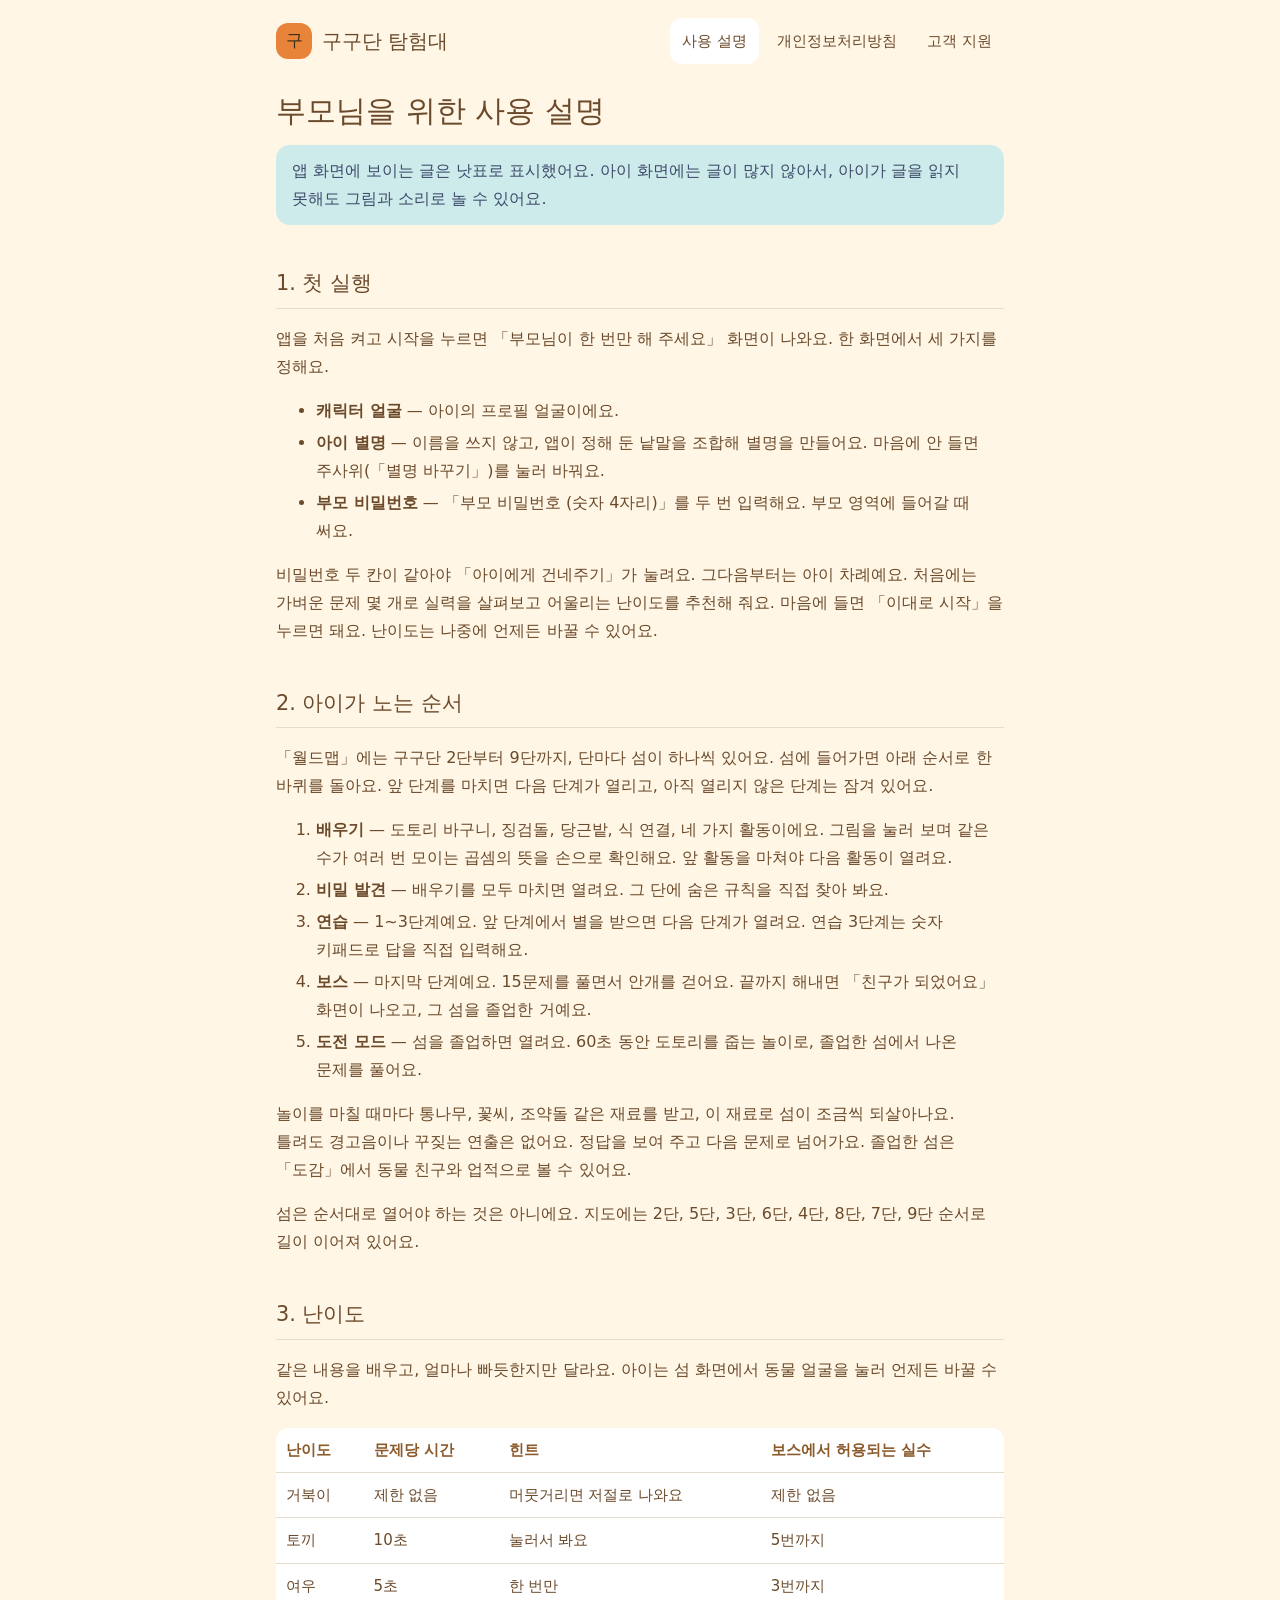
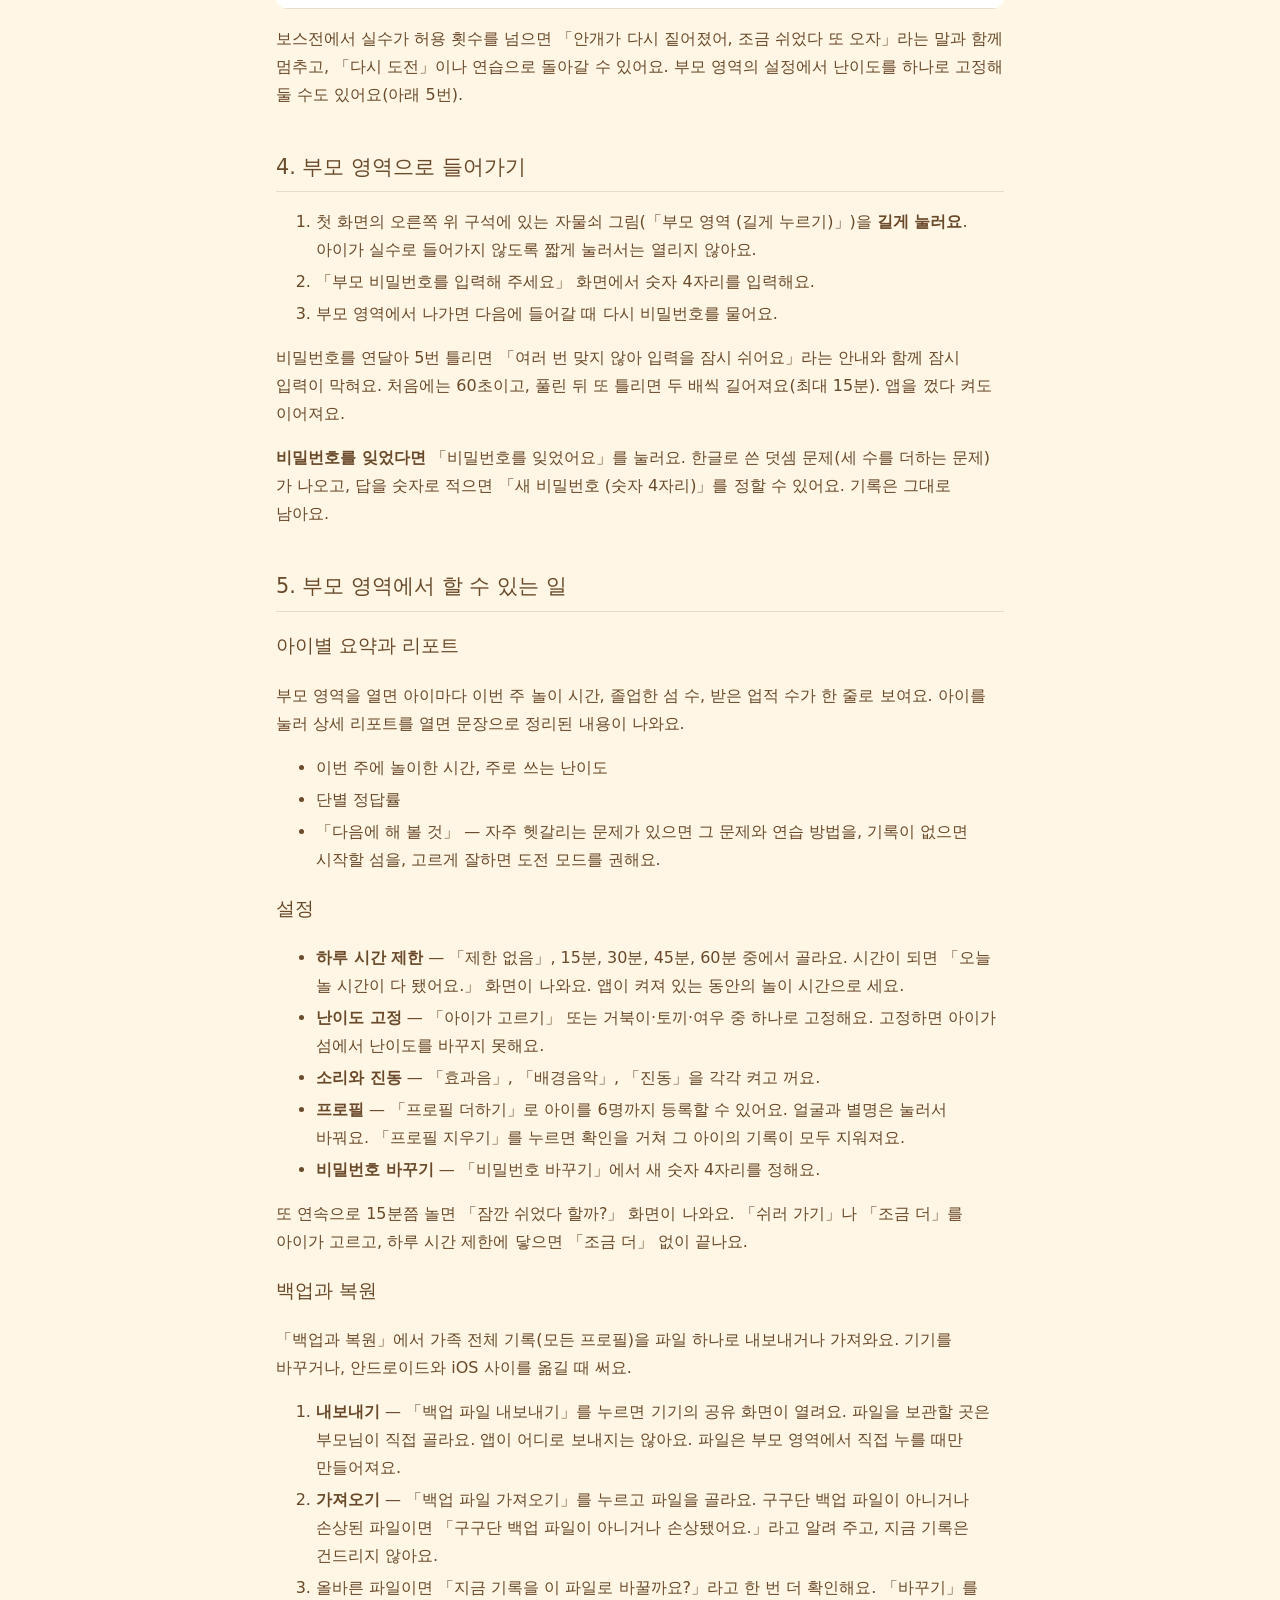
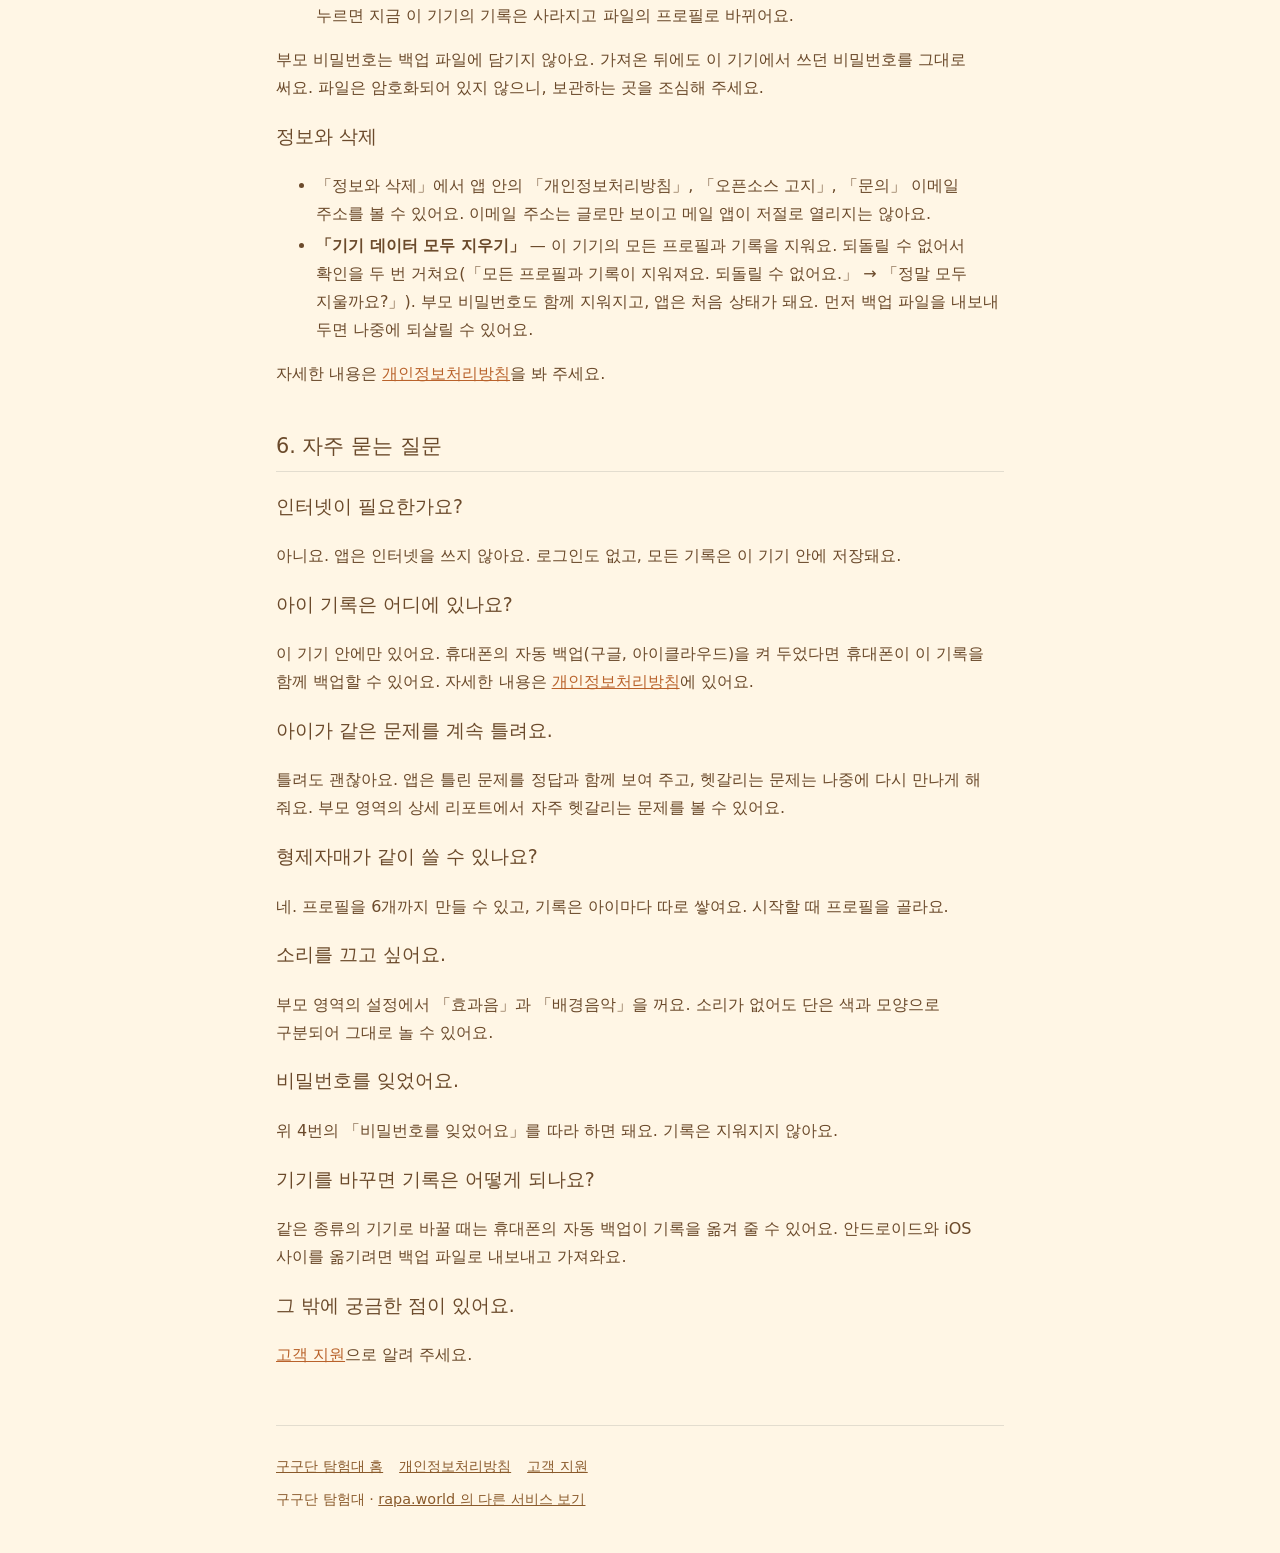
==== manual.html @ 05515408 "사용 설명 페이지 추가, 내비 갱신 Co-Authored-By: Claude Sonnet 5.5 <noreply@anthropic.com>" ====
<!doctype html>
<html lang="ko">
<head>
<meta charset="utf-8">
<meta name="viewport" content="width=device-width, initial-scale=1">
<title>부모님을 위한 사용 설명 - 구구단 탐험대</title>
<meta name="description" content="구구단 탐험대 사용 설명. 첫 실행, 부모 비밀번호, 섬 한 바퀴의 흐름, 난이도, 부모 영역의 리포트·설정·백업·삭제를 안내해요.">
<link rel="canonical" href="https://gugudan.rapa.world/manual.html">
<link rel="stylesheet" href="site.css">
</head>
<body>
<div class="wrap narrow">
  <header class="top">
    <a class="brand" href="./"><span class="mark" aria-hidden="true">구</span>구구단 탐험대</a>
    <nav><a href="manual.html" aria-current="page">사용 설명</a><a href="privacy.html">개인정보처리방침</a><a href="support.html">고객 지원</a></nav>
  </header>
  <main class="doc">
    <h1>부모님을 위한 사용 설명</h1>
    <div class="note">앱 화면에 보이는 글은 낫표로 표시했어요. 아이 화면에는 글이 많지 않아서, 아이가 글을 읽지 못해도 그림과 소리로 놀 수 있어요.</div>

    <h2>1. 첫 실행</h2>
    <p>앱을 처음 켜고 시작을 누르면 「부모님이 한 번만 해 주세요」 화면이 나와요. 한 화면에서 세 가지를 정해요.</p>
    <ul>
      <li><b>캐릭터 얼굴</b> — 아이의 프로필 얼굴이에요.</li>
      <li><b>아이 별명</b> — 이름을 쓰지 않고, 앱이 정해 둔 낱말을 조합해 별명을 만들어요. 마음에 안 들면 주사위(「별명 바꾸기」)를 눌러 바꿔요.</li>
      <li><b>부모 비밀번호</b> — 「부모 비밀번호 (숫자 4자리)」를 두 번 입력해요. 부모 영역에 들어갈 때 써요.</li>
    </ul>
    <p>비밀번호 두 칸이 같아야 「아이에게 건네주기」가 눌려요. 그다음부터는 아이 차례예요. 처음에는 가벼운 문제 몇 개로 실력을 살펴보고 어울리는 난이도를 추천해 줘요. 마음에 들면 「이대로 시작」을 누르면 돼요. 난이도는 나중에 언제든 바꿀 수 있어요.</p>

    <h2>2. 아이가 노는 순서</h2>
    <p>「월드맵」에는 구구단 2단부터 9단까지, 단마다 섬이 하나씩 있어요. 섬에 들어가면 아래 순서로 한 바퀴를 돌아요. 앞 단계를 마치면 다음 단계가 열리고, 아직 열리지 않은 단계는 잠겨 있어요.</p>
    <ol>
      <li><b>배우기</b> — 도토리 바구니, 징검돌, 당근밭, 식 연결, 네 가지 활동이에요. 그림을 눌러 보며 같은 수가 여러 번 모이는 곱셈의 뜻을 손으로 확인해요. 앞 활동을 마쳐야 다음 활동이 열려요.</li>
      <li><b>비밀 발견</b> — 배우기를 모두 마치면 열려요. 그 단에 숨은 규칙을 직접 찾아 봐요.</li>
      <li><b>연습</b> — 1~3단계예요. 앞 단계에서 별을 받으면 다음 단계가 열려요. 연습 3단계는 숫자 키패드로 답을 직접 입력해요.</li>
      <li><b>보스</b> — 마지막 단계예요. 15문제를 풀면서 안개를 걷어요. 끝까지 해내면 「친구가 되었어요」 화면이 나오고, 그 섬을 졸업한 거예요.</li>
      <li><b>도전 모드</b> — 섬을 졸업하면 열려요. 60초 동안 도토리를 줍는 놀이로, 졸업한 섬에서 나온 문제를 풀어요.</li>
    </ol>
    <p>놀이를 마칠 때마다 통나무, 꽃씨, 조약돌 같은 재료를 받고, 이 재료로 섬이 조금씩 되살아나요. 틀려도 경고음이나 꾸짖는 연출은 없어요. 정답을 보여 주고 다음 문제로 넘어가요. 졸업한 섬은 「도감」에서 동물 친구와 업적으로 볼 수 있어요.</p>
    <p>섬은 순서대로 열어야 하는 것은 아니에요. 지도에는 2단, 5단, 3단, 6단, 4단, 8단, 7단, 9단 순서로 길이 이어져 있어요.</p>

    <h2>3. 난이도</h2>
    <p>같은 내용을 배우고, 얼마나 빠듯한지만 달라요. 아이는 섬 화면에서 동물 얼굴을 눌러 언제든 바꿀 수 있어요.</p>
    <table class="plain">
      <thead><tr><th>난이도</th><th>문제당 시간</th><th>힌트</th><th>보스에서 허용되는 실수</th></tr></thead>
      <tbody>
        <tr><td>거북이</td><td>제한 없음</td><td>머뭇거리면 저절로 나와요</td><td>제한 없음</td></tr>
        <tr><td>토끼</td><td>10초</td><td>눌러서 봐요</td><td>5번까지</td></tr>
        <tr><td>여우</td><td>5초</td><td>한 번만</td><td>3번까지</td></tr>
      </tbody>
    </table>
    <p>보스전에서 실수가 허용 횟수를 넘으면 「안개가 다시 짙어졌어, 조금 쉬었다 또 오자」라는 말과 함께 멈추고, 「다시 도전」이나 연습으로 돌아갈 수 있어요. 부모 영역의 설정에서 난이도를 하나로 고정해 둘 수도 있어요(아래 5번).</p>

    <h2>4. 부모 영역으로 들어가기</h2>
    <ol>
      <li>첫 화면의 오른쪽 위 구석에 있는 자물쇠 그림(「부모 영역 (길게 누르기)」)을 <b>길게 눌러요</b>. 아이가 실수로 들어가지 않도록 짧게 눌러서는 열리지 않아요.</li>
      <li>「부모 비밀번호를 입력해 주세요」 화면에서 숫자 4자리를 입력해요.</li>
      <li>부모 영역에서 나가면 다음에 들어갈 때 다시 비밀번호를 물어요.</li>
    </ol>
    <p>비밀번호를 연달아 5번 틀리면 「여러 번 맞지 않아 입력을 잠시 쉬어요」라는 안내와 함께 잠시 입력이 막혀요. 처음에는 60초이고, 풀린 뒤 또 틀리면 두 배씩 길어져요(최대 15분). 앱을 껐다 켜도 이어져요.</p>
    <p><b>비밀번호를 잊었다면</b> 「비밀번호를 잊었어요」를 눌러요. 한글로 쓴 덧셈 문제(세 수를 더하는 문제)가 나오고, 답을 숫자로 적으면 「새 비밀번호 (숫자 4자리)」를 정할 수 있어요. 기록은 그대로 남아요.</p>

    <h2>5. 부모 영역에서 할 수 있는 일</h2>
    <h3>아이별 요약과 리포트</h3>
    <p>부모 영역을 열면 아이마다 이번 주 놀이 시간, 졸업한 섬 수, 받은 업적 수가 한 줄로 보여요. 아이를 눌러 상세 리포트를 열면 문장으로 정리된 내용이 나와요.</p>
    <ul>
      <li>이번 주에 놀이한 시간, 주로 쓰는 난이도</li>
      <li>단별 정답률</li>
      <li>「다음에 해 볼 것」 — 자주 헷갈리는 문제가 있으면 그 문제와 연습 방법을, 기록이 없으면 시작할 섬을, 고르게 잘하면 도전 모드를 권해요.</li>
    </ul>

    <h3>설정</h3>
    <ul>
      <li><b>하루 시간 제한</b> — 「제한 없음」, 15분, 30분, 45분, 60분 중에서 골라요. 시간이 되면 「오늘 놀 시간이 다 됐어요.」 화면이 나와요. 앱이 켜져 있는 동안의 놀이 시간으로 세요.</li>
      <li><b>난이도 고정</b> — 「아이가 고르기」 또는 거북이·토끼·여우 중 하나로 고정해요. 고정하면 아이가 섬에서 난이도를 바꾸지 못해요.</li>
      <li><b>소리와 진동</b> — 「효과음」, 「배경음악」, 「진동」을 각각 켜고 꺼요.</li>
      <li><b>프로필</b> — 「프로필 더하기」로 아이를 6명까지 등록할 수 있어요. 얼굴과 별명은 눌러서 바꿔요. 「프로필 지우기」를 누르면 확인을 거쳐 그 아이의 기록이 모두 지워져요.</li>
      <li><b>비밀번호 바꾸기</b> — 「비밀번호 바꾸기」에서 새 숫자 4자리를 정해요.</li>
    </ul>
    <p>또 연속으로 15분쯤 놀면 「잠깐 쉬었다 할까?」 화면이 나와요. 「쉬러 가기」나 「조금 더」를 아이가 고르고, 하루 시간 제한에 닿으면 「조금 더」 없이 끝나요.</p>

    <h3>백업과 복원</h3>
    <p>「백업과 복원」에서 가족 전체 기록(모든 프로필)을 파일 하나로 내보내거나 가져와요. 기기를 바꾸거나, 안드로이드와 iOS 사이를 옮길 때 써요.</p>
    <ol>
      <li><b>내보내기</b> — 「백업 파일 내보내기」를 누르면 기기의 공유 화면이 열려요. 파일을 보관할 곳은 부모님이 직접 골라요. 앱이 어디로 보내지는 않아요. 파일은 부모 영역에서 직접 누를 때만 만들어져요.</li>
      <li><b>가져오기</b> — 「백업 파일 가져오기」를 누르고 파일을 골라요. 구구단 백업 파일이 아니거나 손상된 파일이면 「구구단 백업 파일이 아니거나 손상됐어요.」라고 알려 주고, 지금 기록은 건드리지 않아요.</li>
      <li>올바른 파일이면 「지금 기록을 이 파일로 바꿀까요?」라고 한 번 더 확인해요. 「바꾸기」를 누르면 지금 이 기기의 기록은 사라지고 파일의 프로필로 바뀌어요.</li>
    </ol>
    <p>부모 비밀번호는 백업 파일에 담기지 않아요. 가져온 뒤에도 이 기기에서 쓰던 비밀번호를 그대로 써요. 파일은 암호화되어 있지 않으니, 보관하는 곳을 조심해 주세요.</p>

    <h3>정보와 삭제</h3>
    <ul>
      <li>「정보와 삭제」에서 앱 안의 「개인정보처리방침」, 「오픈소스 고지」, 「문의」 이메일 주소를 볼 수 있어요. 이메일 주소는 글로만 보이고 메일 앱이 저절로 열리지는 않아요.</li>
      <li><b>「기기 데이터 모두 지우기」</b> — 이 기기의 모든 프로필과 기록을 지워요. 되돌릴 수 없어서 확인을 두 번 거쳐요(「모든 프로필과 기록이 지워져요. 되돌릴 수 없어요.」 → 「정말 모두 지울까요?」). 부모 비밀번호도 함께 지워지고, 앱은 처음 상태가 돼요. 먼저 백업 파일을 내보내 두면 나중에 되살릴 수 있어요.</li>
    </ul>
    <p>자세한 내용은 <a href="privacy.html">개인정보처리방침</a>을 봐 주세요.</p>

    <h2>6. 자주 묻는 질문</h2>
    <h3>인터넷이 필요한가요?</h3>
    <p>아니요. 앱은 인터넷을 쓰지 않아요. 로그인도 없고, 모든 기록은 이 기기 안에 저장돼요.</p>
    <h3>아이 기록은 어디에 있나요?</h3>
    <p>이 기기 안에만 있어요. 휴대폰의 자동 백업(구글, 아이클라우드)을 켜 두었다면 휴대폰이 이 기록을 함께 백업할 수 있어요. 자세한 내용은 <a href="privacy.html">개인정보처리방침</a>에 있어요.</p>
    <h3>아이가 같은 문제를 계속 틀려요.</h3>
    <p>틀려도 괜찮아요. 앱은 틀린 문제를 정답과 함께 보여 주고, 헷갈리는 문제는 나중에 다시 만나게 해 줘요. 부모 영역의 상세 리포트에서 자주 헷갈리는 문제를 볼 수 있어요.</p>
    <h3>형제자매가 같이 쓸 수 있나요?</h3>
    <p>네. 프로필을 6개까지 만들 수 있고, 기록은 아이마다 따로 쌓여요. 시작할 때 프로필을 골라요.</p>
    <h3>소리를 끄고 싶어요.</h3>
    <p>부모 영역의 설정에서 「효과음」과 「배경음악」을 꺼요. 소리가 없어도 단은 색과 모양으로 구분되어 그대로 놀 수 있어요.</p>
    <h3>비밀번호를 잊었어요.</h3>
    <p>위 4번의 「비밀번호를 잊었어요」를 따라 하면 돼요. 기록은 지워지지 않아요.</p>
    <h3>기기를 바꾸면 기록은 어떻게 되나요?</h3>
    <p>같은 종류의 기기로 바꿀 때는 휴대폰의 자동 백업이 기록을 옮겨 줄 수 있어요. 안드로이드와 iOS 사이를 옮기려면 백업 파일로 내보내고 가져와요.</p>
    <h3>그 밖에 궁금한 점이 있어요.</h3>
    <p><a href="support.html">고객 지원</a>으로 알려 주세요.</p>
  </main>
  <footer class="site">
    <div class="links"><a href="./">구구단 탐험대 홈</a><a href="privacy.html">개인정보처리방침</a><a href="support.html">고객 지원</a></div>
    구구단 탐험대 · <a href="https://rapa.world/">rapa.world 의 다른 서비스 보기</a>
  </footer>
</div>
</body>
</html>
---- site.css ----
/* 구구단 탐험대 사이트 — 색은 앱 토큰(lib/theme/tokens.dart AppColors, 스타일 바이블 2장)을 CSS 변수로 옮긴 것.
   출처: paper=#FFF6E5 ink=#6B4A2B inkSoft=#8A5A2B accent=#E8833A accentEdge=#B9622B sea=#CDEBEA
         paperDeep=#F7E8C8 locked=#E3DDCF night=#3E4A6B, 단별 8색(AppColors.dan).
   다크 모드 값은 토큰에 없다 — night(#3E4A6B)에서 어둡게 파생한 사이트 전용 값. */
:root {
  --bg: #FFF6E5;          /* AppColors.paper */
  --card: #FFFFFF;        /* AppColors.parentSurface */
  --card-warm: #F7E8C8;   /* AppColors.paperDeep */
  --ink: #6B4A2B;         /* AppColors.ink */
  --sub: #8A5A2B;         /* AppColors.inkSoft */
  --border: #E3DDCF;      /* AppColors.locked */
  --accent: #E8833A;      /* AppColors.accent */
  --link: #B9622B;        /* AppColors.accentEdge — 글자색으로 쓸 때 대비 확보 */
  --on-accent: #FFF6E5;   /* AppColors.onAccent */
  --note-bg: #CDEBEA;     /* AppColors.sea */
  --note-ink: #3E4A6B;    /* AppColors.night */
  --d2: #8EC9E8; --d3: #9CCB6B; --d4: #F5B83D; --d5: #F0A060;
  --d6: #E8B84A; --d7: #E06A5A; --d8: #A98BD6; --d9: #6A7FC0;   /* AppColors.dan 2~9 */
  color-scheme: light dark;
}
@media (prefers-color-scheme: dark) {
  :root { --bg: #1E2233; --card: #272C42; --card-warm: #2E3450; --ink: #F3E6CF; --sub: #D2BE9F;
          --border: #3E4A6B; --link: #F0A060; --note-bg: #2E3F54; --note-ink: #CDEBEA; }
}
* { box-sizing: border-box; }
html { -webkit-text-size-adjust: 100%; }
body { margin: 0; background: var(--bg); color: var(--ink);
       font-family: system-ui, -apple-system, "Apple SD Gothic Neo", "Malgun Gothic", "Noto Sans KR", sans-serif;
       line-height: 1.75; word-break: keep-all; overflow-wrap: anywhere; }
h1, h2, h3, .brand { font-family: system-ui, -apple-system, "Apple SD Gothic Neo", "Malgun Gothic", sans-serif; font-weight: 400; }
a { color: var(--link); }
.wrap { max-width: 1040px; margin: 0 auto; padding: 0 16px; }
.narrow { max-width: 760px; }

/* 머리·바닥 */
.top { display: flex; align-items: center; justify-content: space-between; gap: 12px; padding: 18px 0; }
.brand { display: flex; align-items: center; gap: 10px; font-size: 1.25rem; color: var(--ink); text-decoration: none; }
.brand .mark { width: 36px; height: 36px; border-radius: 12px; background: var(--accent); color: #3B2A18;
               display: grid; place-items: center; font-size: 1.05rem; }
.top nav { display: flex; gap: 6px; flex-wrap: wrap; }
.top nav a { text-decoration: none; color: var(--ink); font-size: .94rem; padding: 10px 12px; border-radius: 12px; }
.top nav a:hover, .top nav a[aria-current] { background: var(--card); }
footer.site { margin-top: 56px; padding: 28px 0 40px; border-top: 1px solid var(--border); color: var(--sub); font-size: .9rem; }
footer.site a { color: var(--sub); }
footer.site .links { display: flex; gap: 16px; flex-wrap: wrap; margin-bottom: 8px; }

/* 랜딩 */
.hero { padding: 28px 0 24px; }
.hero h1 { font-size: clamp(2rem, 6vw, 3.1rem); line-height: 1.3; margin: 0 0 14px; }
.hero p.lead { font-size: 1.1rem; margin: 0 0 20px; max-width: 36em; }
.status { display: inline-block; padding: 8px 16px; border-radius: 999px; background: var(--card);
          border: 2px dashed var(--accent); color: var(--link); font-weight: 700; }
.pill-row { display: flex; gap: 8px; flex-wrap: wrap; margin: 0 0 22px; padding: 0; list-style: none; }
.pill-row li { background: var(--card); border: 1px solid var(--border); border-radius: 20px; padding: 4px 14px; font-size: .92rem; }
/* 단별 색 띠 — 색만이 아니라 숫자 라벨을 함께 둔다(색각 이상 대응) */
.dans { display: grid; grid-template-columns: repeat(8, 1fr); gap: 8px; margin: 8px 0 0; padding: 0; list-style: none; }
.dans li { aspect-ratio: 1; border-radius: 16px; display: grid; place-items: center; font-family: system-ui, sans-serif;
           font-size: 1.5rem; color: #3B2A18; border: 3px solid var(--ink); }
.dans li:nth-child(1) { background: var(--d2); } .dans li:nth-child(2) { background: var(--d3); }
.dans li:nth-child(3) { background: var(--d4); } .dans li:nth-child(4) { background: var(--d5); }
.dans li:nth-child(5) { background: var(--d6); } .dans li:nth-child(6) { background: var(--d7); }
.dans li:nth-child(7) { background: var(--d8); } .dans li:nth-child(8) { background: var(--d9); color: #fff; }
.cards { display: grid; grid-template-columns: repeat(3, 1fr); gap: 14px; margin: 18px 0 0; }
.card { background: var(--card); border-radius: 18px; padding: 20px; border: 1px solid var(--border); }
.card h3 { margin: 0 0 6px; font-size: 1.15rem; }
.card p { margin: 0; color: var(--sub); }
.band { background: var(--card-warm); border-radius: 24px; padding: 30px; margin: 32px 0; }
.band h2 { margin: 0 0 8px; font-size: 1.5rem; }
.band ul { margin: 0; padding-left: 20px; }
section.block { padding: 18px 0; }
section.block h2 { font-size: 1.6rem; margin: 8px 0 6px; }

/* 문서(방침·지원) */
.doc h1 { font-size: 1.9rem; margin: 8px 0 4px; line-height: 1.35; }
.doc h2 { font-size: 1.3rem; margin: 40px 0 10px; padding-bottom: 6px; border-bottom: 1px solid var(--border); }
.doc .date { color: var(--sub); font-size: .92rem; margin-bottom: 20px; }
.doc li { margin: 4px 0; }
.note { background: var(--note-bg); color: var(--note-ink); border-radius: 14px; padding: 12px 16px; margin: 14px 0; }
table { border-collapse: collapse; width: 100%; margin: 10px 0; font-size: .94rem; background: var(--card); border-radius: 12px; overflow: hidden; }
th, td { border-bottom: 1px solid var(--border); padding: 9px 10px; text-align: left; vertical-align: top; }
th { color: var(--sub); font-weight: 700; }

@media (max-width: 760px) {
  .cards { grid-template-columns: 1fr; }
  .band { padding: 22px 18px; }
  .top { flex-direction: column; align-items: flex-start; }
  .dans { grid-template-columns: repeat(4, 1fr); }
}
.cards > * { min-width: 0; }
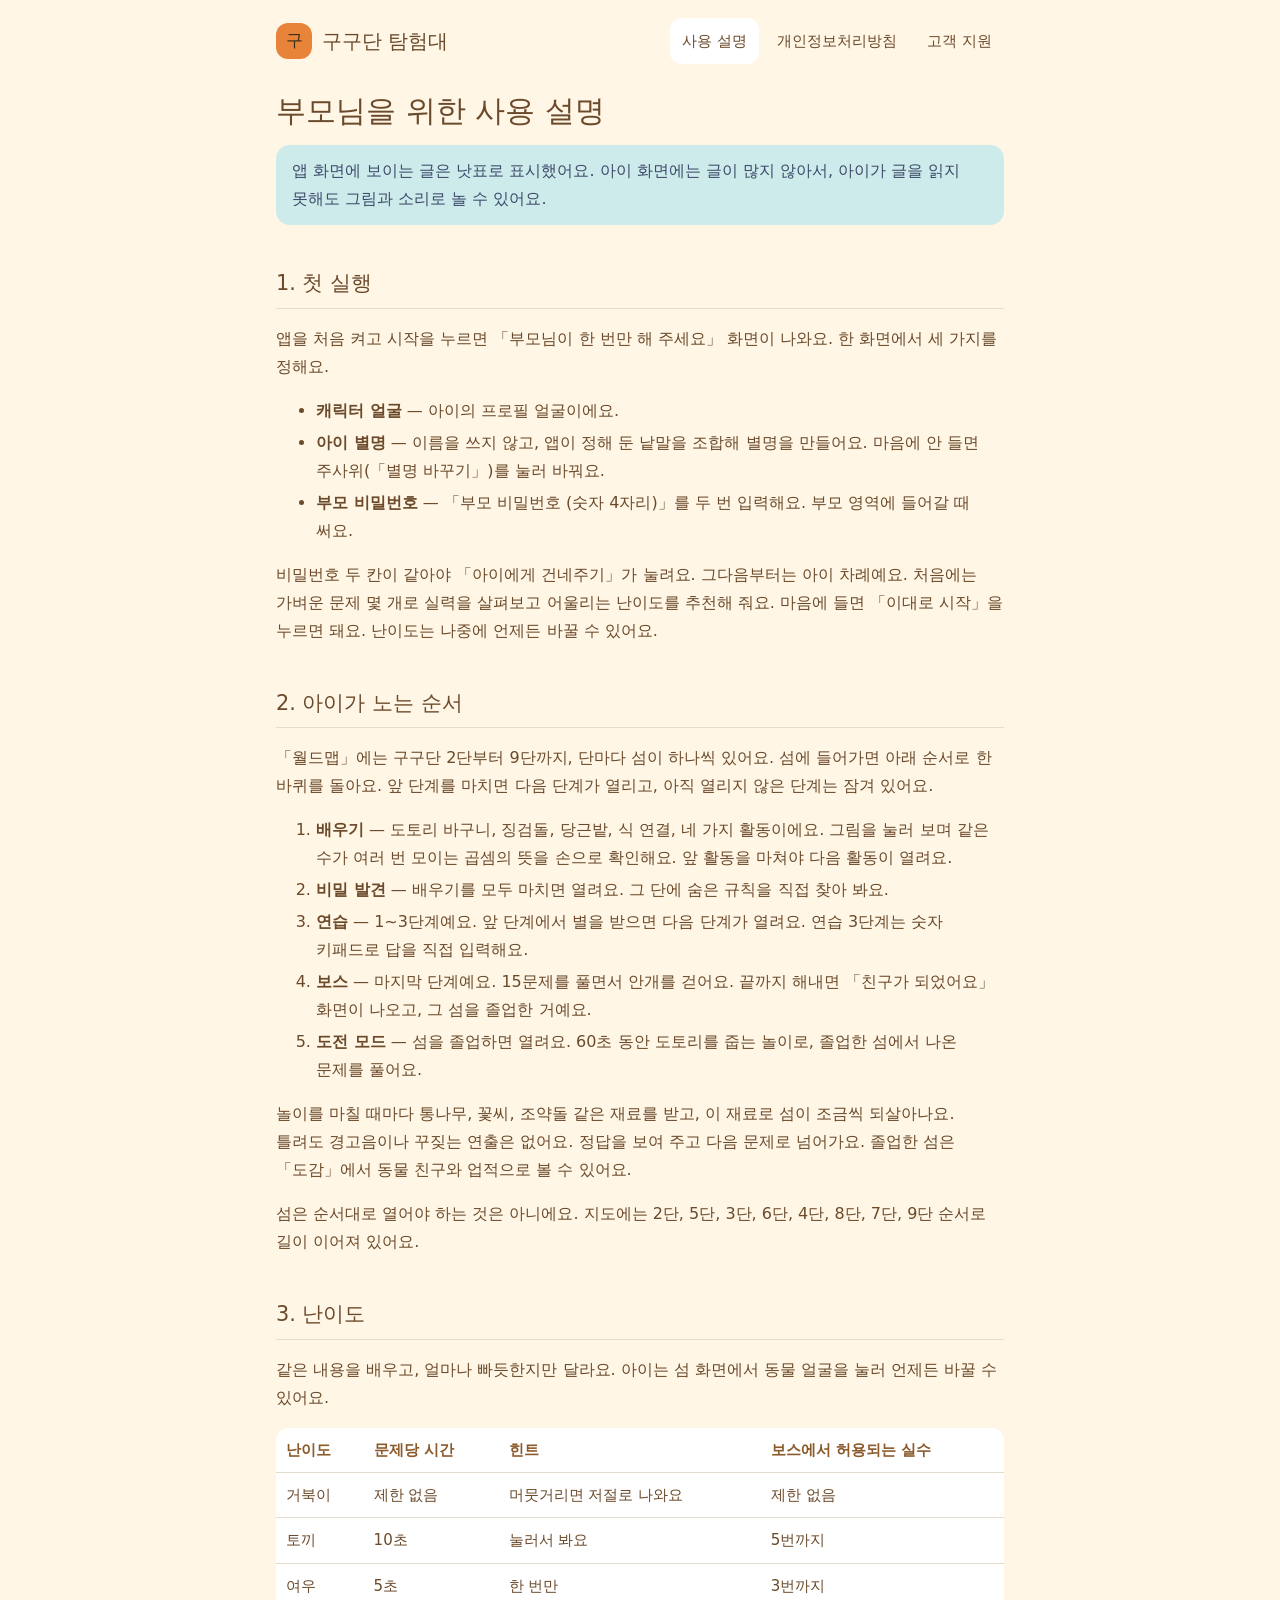
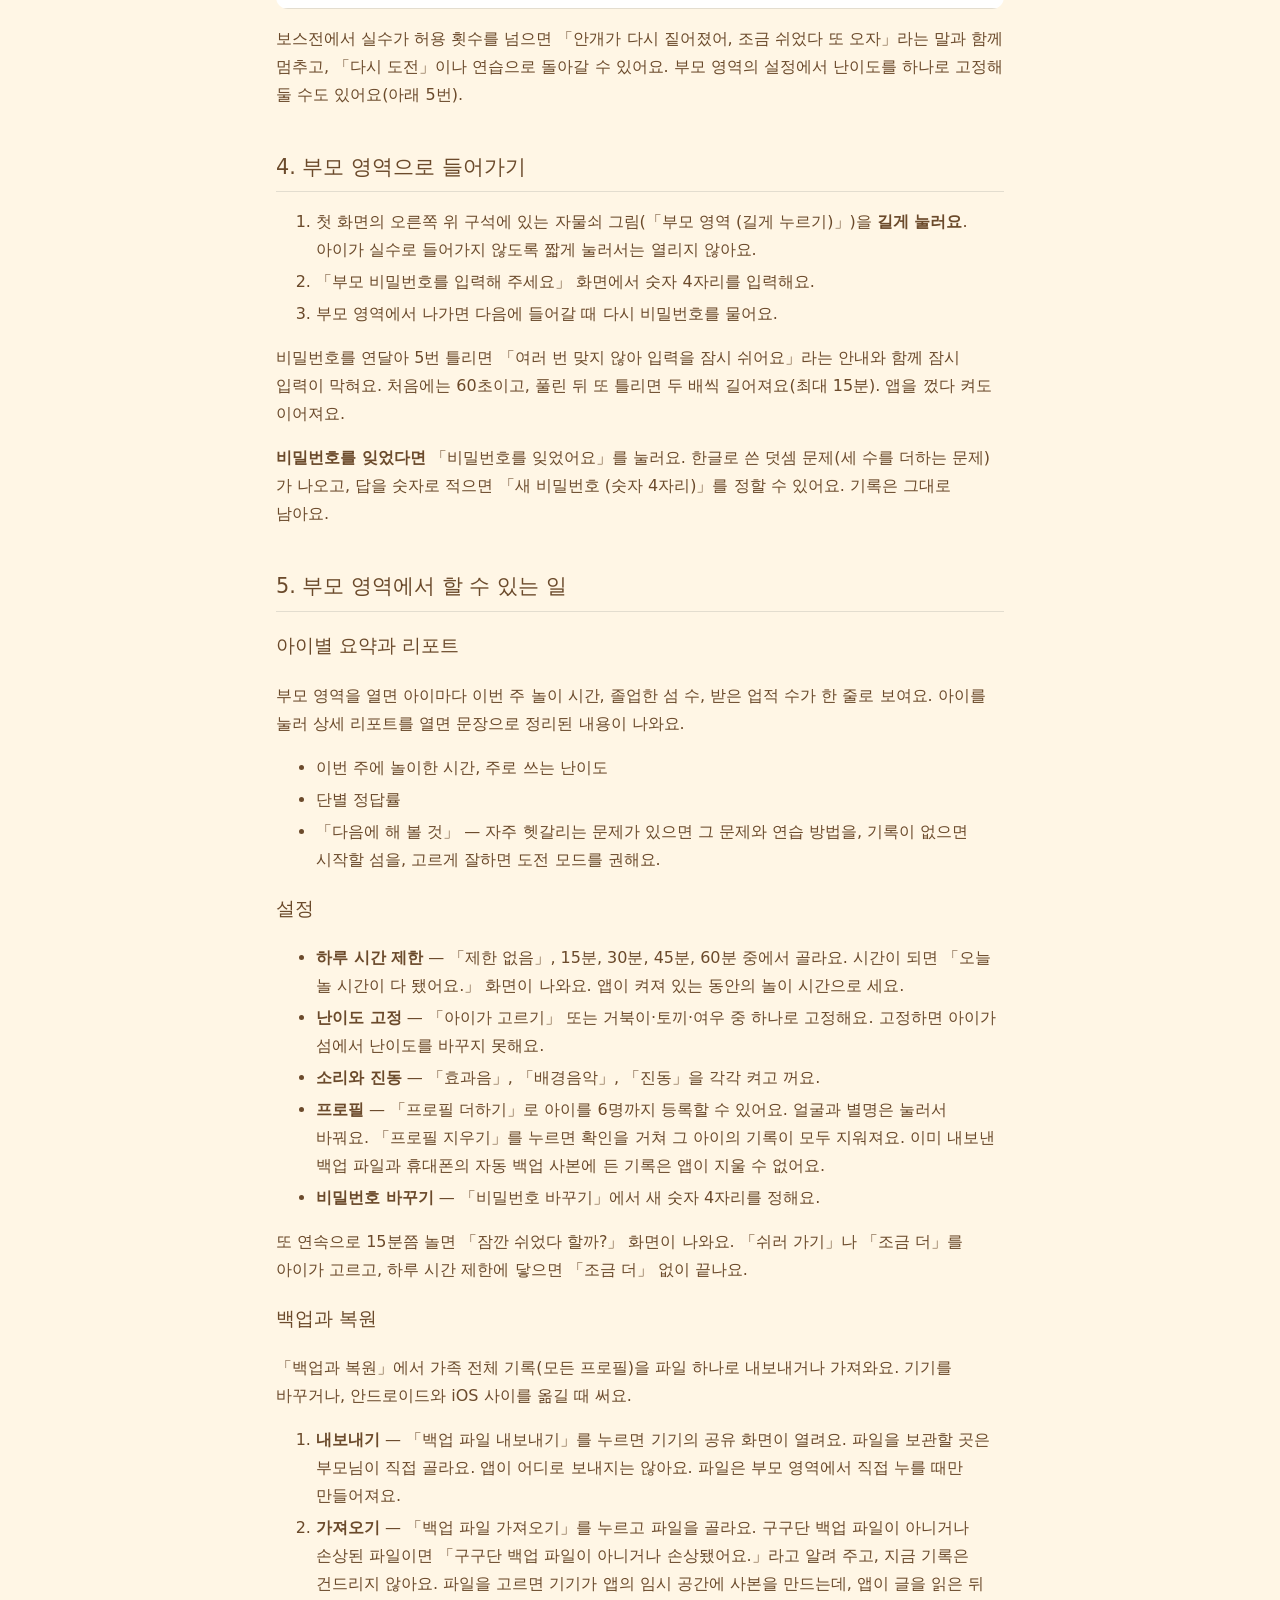
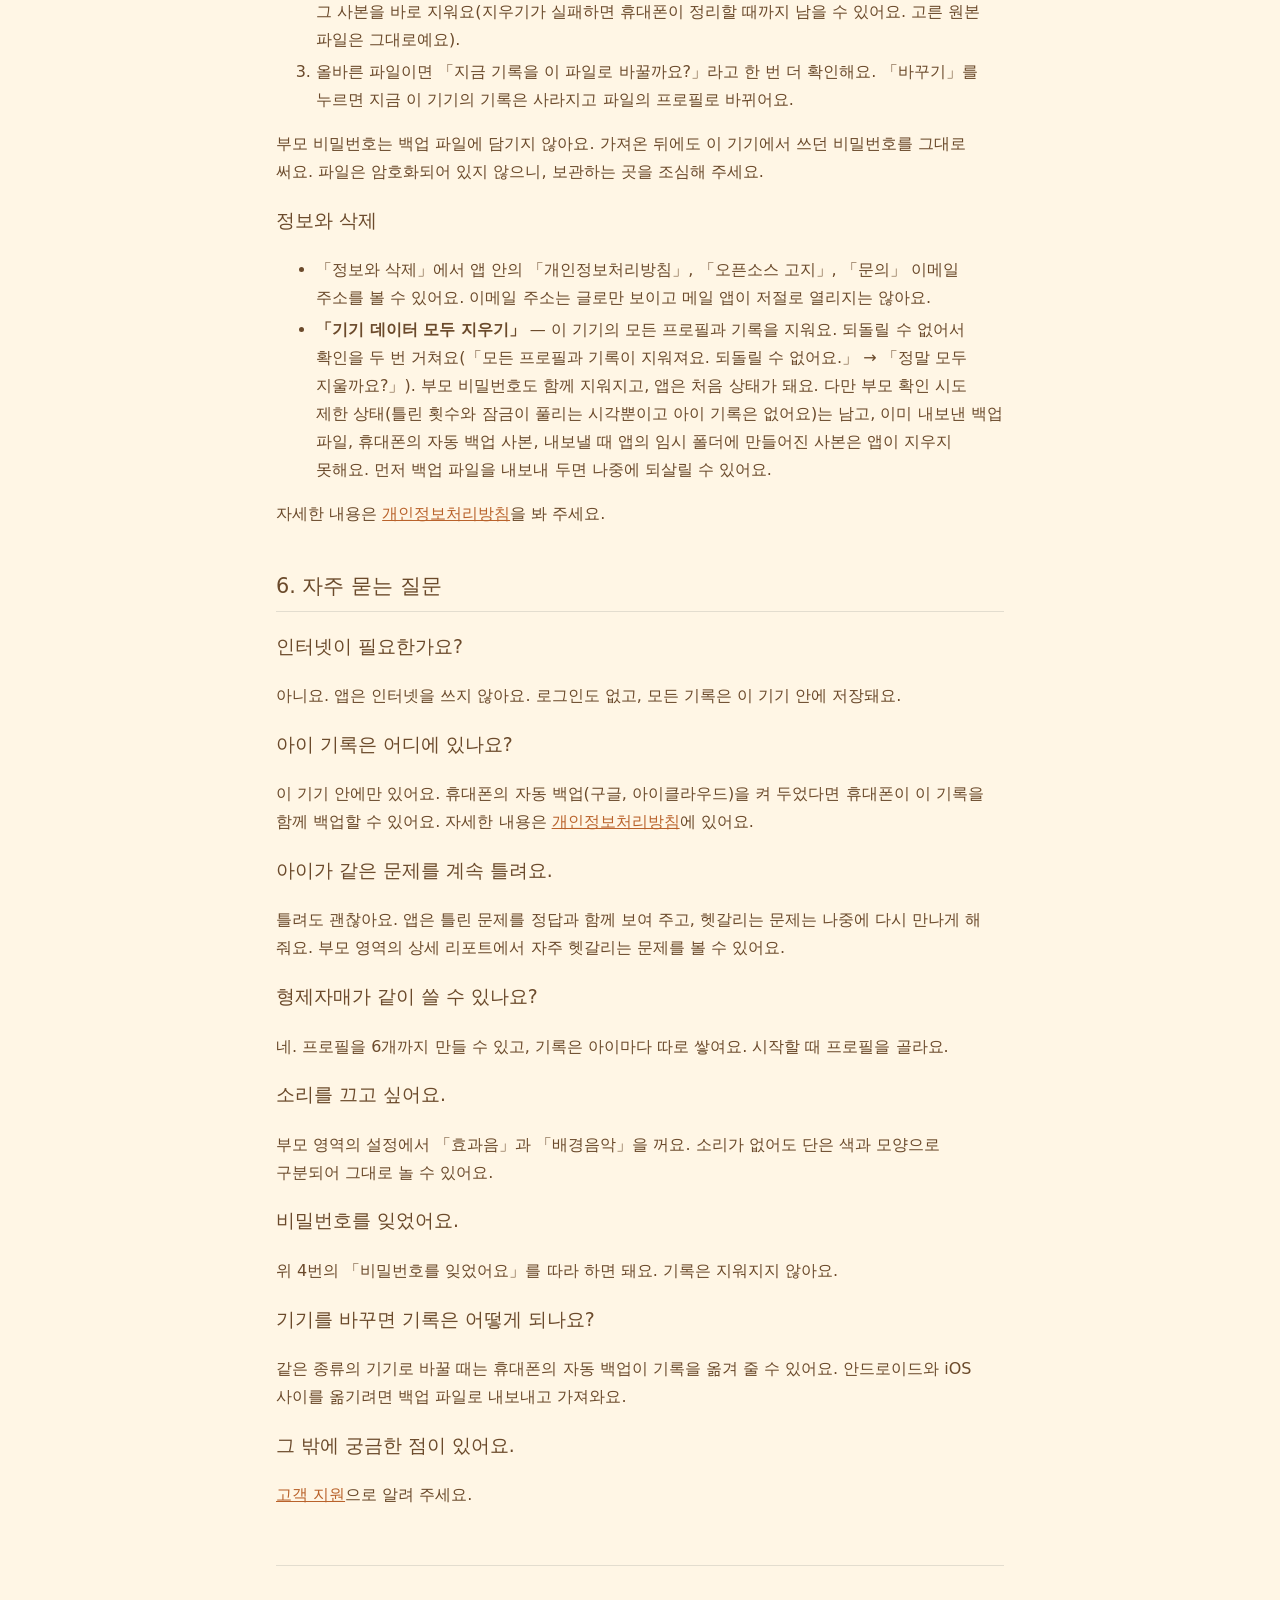
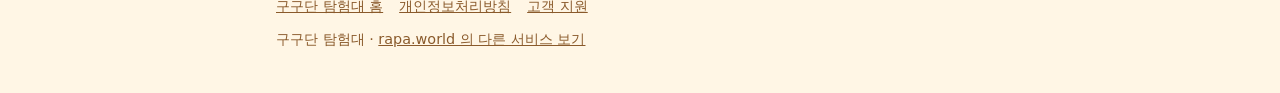
==== commit 446c3039: "방침·사용 설명 갱신: 가져온 파일 임시 사본 정리, 삭제 단서 Co-Authored-By: Claude Sonnet 5.5 <noreply@anthropic.com>" ====
--- a/manual.html
+++ b/manual.html
@@ -74,7 +74,7 @@
       <li><b>하루 시간 제한</b> — 「제한 없음」, 15분, 30분, 45분, 60분 중에서 골라요. 시간이 되면 「오늘 놀 시간이 다 됐어요.」 화면이 나와요. 앱이 켜져 있는 동안의 놀이 시간으로 세요.</li>
       <li><b>난이도 고정</b> — 「아이가 고르기」 또는 거북이·토끼·여우 중 하나로 고정해요. 고정하면 아이가 섬에서 난이도를 바꾸지 못해요.</li>
       <li><b>소리와 진동</b> — 「효과음」, 「배경음악」, 「진동」을 각각 켜고 꺼요.</li>
-      <li><b>프로필</b> — 「프로필 더하기」로 아이를 6명까지 등록할 수 있어요. 얼굴과 별명은 눌러서 바꿔요. 「프로필 지우기」를 누르면 확인을 거쳐 그 아이의 기록이 모두 지워져요.</li>
+      <li><b>프로필</b> — 「프로필 더하기」로 아이를 6명까지 등록할 수 있어요. 얼굴과 별명은 눌러서 바꿔요. 「프로필 지우기」를 누르면 확인을 거쳐 그 아이의 기록이 모두 지워져요. 이미 내보낸 백업 파일과 휴대폰의 자동 백업 사본에 든 기록은 앱이 지울 수 없어요.</li>
       <li><b>비밀번호 바꾸기</b> — 「비밀번호 바꾸기」에서 새 숫자 4자리를 정해요.</li>
     </ul>
     <p>또 연속으로 15분쯤 놀면 「잠깐 쉬었다 할까?」 화면이 나와요. 「쉬러 가기」나 「조금 더」를 아이가 고르고, 하루 시간 제한에 닿으면 「조금 더」 없이 끝나요.</p>
@@ -83,7 +83,7 @@
     <p>「백업과 복원」에서 가족 전체 기록(모든 프로필)을 파일 하나로 내보내거나 가져와요. 기기를 바꾸거나, 안드로이드와 iOS 사이를 옮길 때 써요.</p>
     <ol>
       <li><b>내보내기</b> — 「백업 파일 내보내기」를 누르면 기기의 공유 화면이 열려요. 파일을 보관할 곳은 부모님이 직접 골라요. 앱이 어디로 보내지는 않아요. 파일은 부모 영역에서 직접 누를 때만 만들어져요.</li>
-      <li><b>가져오기</b> — 「백업 파일 가져오기」를 누르고 파일을 골라요. 구구단 백업 파일이 아니거나 손상된 파일이면 「구구단 백업 파일이 아니거나 손상됐어요.」라고 알려 주고, 지금 기록은 건드리지 않아요.</li>
+      <li><b>가져오기</b> — 「백업 파일 가져오기」를 누르고 파일을 골라요. 구구단 백업 파일이 아니거나 손상된 파일이면 「구구단 백업 파일이 아니거나 손상됐어요.」라고 알려 주고, 지금 기록은 건드리지 않아요. 파일을 고르면 기기가 앱의 임시 공간에 사본을 만드는데, 앱이 글을 읽은 뒤 그 사본을 바로 지워요(지우기가 실패하면 휴대폰이 정리할 때까지 남을 수 있어요. 고른 원본 파일은 그대로예요).</li>
       <li>올바른 파일이면 「지금 기록을 이 파일로 바꿀까요?」라고 한 번 더 확인해요. 「바꾸기」를 누르면 지금 이 기기의 기록은 사라지고 파일의 프로필로 바뀌어요.</li>
     </ol>
     <p>부모 비밀번호는 백업 파일에 담기지 않아요. 가져온 뒤에도 이 기기에서 쓰던 비밀번호를 그대로 써요. 파일은 암호화되어 있지 않으니, 보관하는 곳을 조심해 주세요.</p>
@@ -91,7 +91,7 @@
     <h3>정보와 삭제</h3>
     <ul>
       <li>「정보와 삭제」에서 앱 안의 「개인정보처리방침」, 「오픈소스 고지」, 「문의」 이메일 주소를 볼 수 있어요. 이메일 주소는 글로만 보이고 메일 앱이 저절로 열리지는 않아요.</li>
-      <li><b>「기기 데이터 모두 지우기」</b> — 이 기기의 모든 프로필과 기록을 지워요. 되돌릴 수 없어서 확인을 두 번 거쳐요(「모든 프로필과 기록이 지워져요. 되돌릴 수 없어요.」 → 「정말 모두 지울까요?」). 부모 비밀번호도 함께 지워지고, 앱은 처음 상태가 돼요. 먼저 백업 파일을 내보내 두면 나중에 되살릴 수 있어요.</li>
+      <li><b>「기기 데이터 모두 지우기」</b> — 이 기기의 모든 프로필과 기록을 지워요. 되돌릴 수 없어서 확인을 두 번 거쳐요(「모든 프로필과 기록이 지워져요. 되돌릴 수 없어요.」 → 「정말 모두 지울까요?」). 부모 비밀번호도 함께 지워지고, 앱은 처음 상태가 돼요. 다만 부모 확인 시도 제한 상태(틀린 횟수와 잠금이 풀리는 시각뿐이고 아이 기록은 없어요)는 남고, 이미 내보낸 백업 파일, 휴대폰의 자동 백업 사본, 내보낼 때 앱의 임시 폴더에 만들어진 사본은 앱이 지우지 못해요. 먼저 백업 파일을 내보내 두면 나중에 되살릴 수 있어요.</li>
     </ul>
     <p>자세한 내용은 <a href="privacy.html">개인정보처리방침</a>을 봐 주세요.</p>
 
